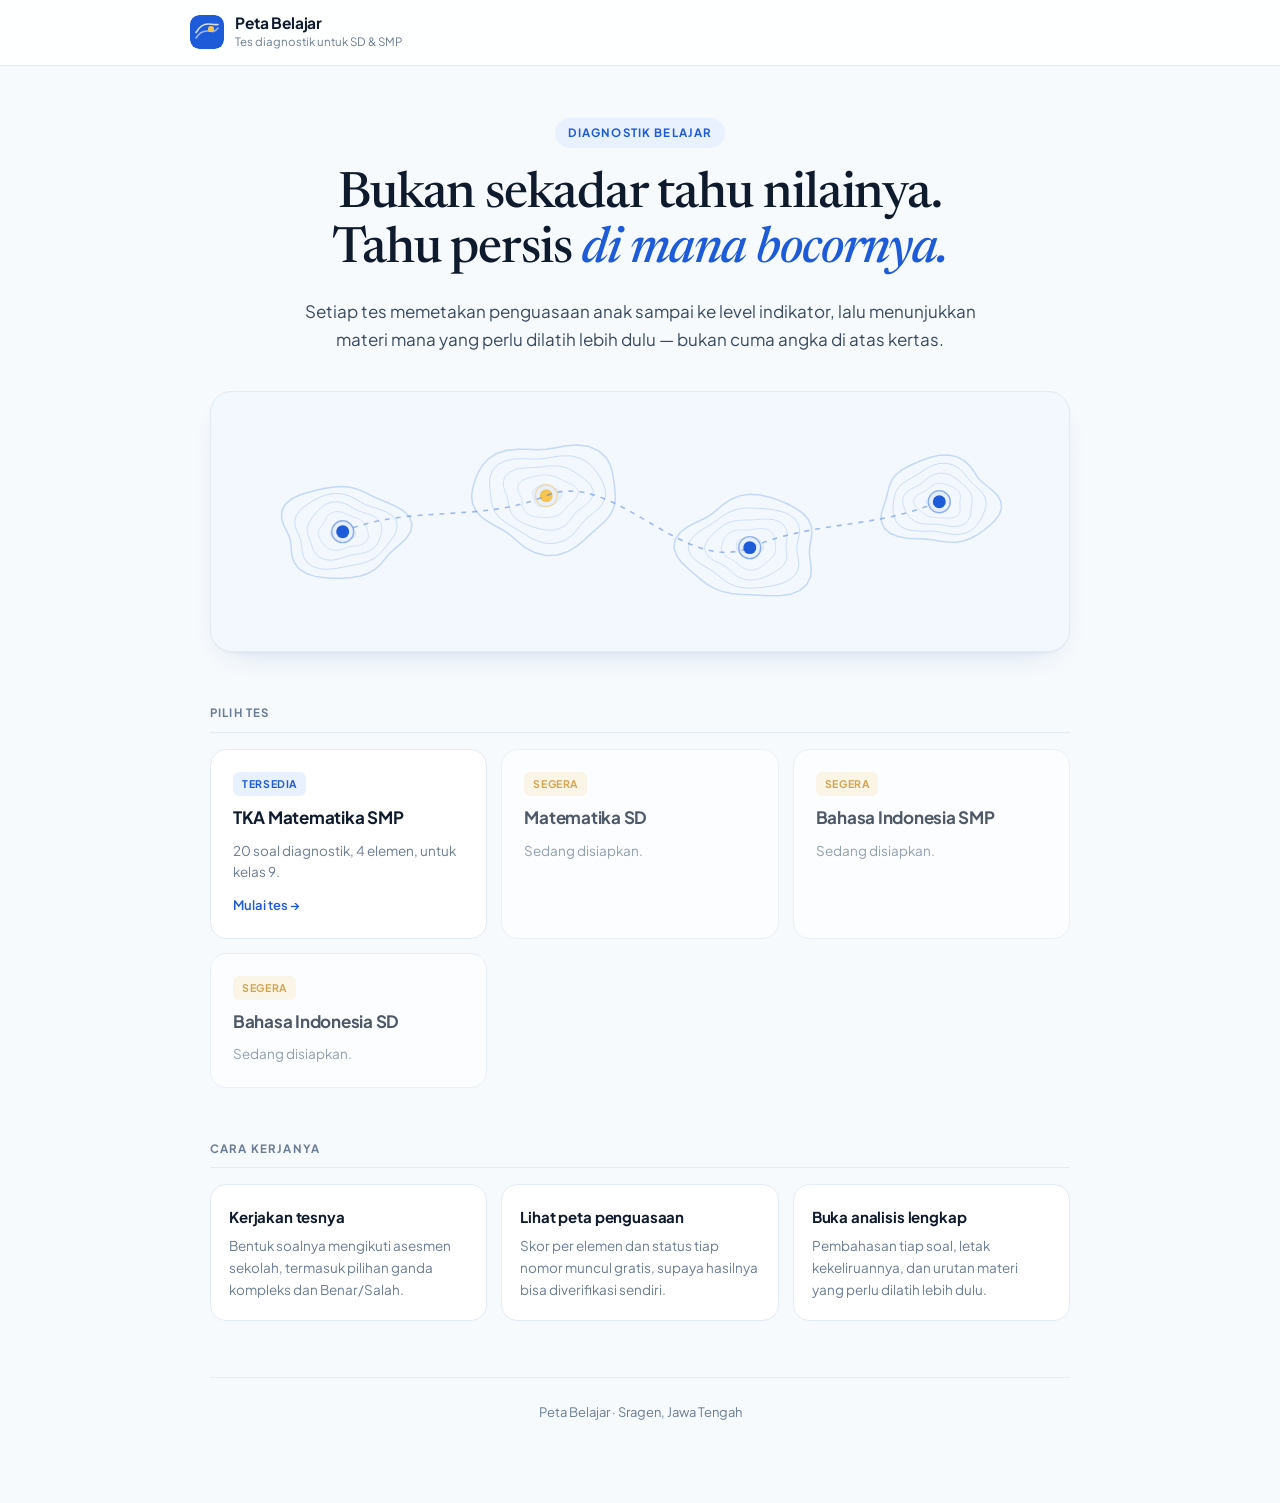
==== index.html @ 5f3178ab "situs awal" ====
<!DOCTYPE html>
<html lang="id">
<head>
<meta charset="utf-8">
<meta name="viewport" content="width=device-width, initial-scale=1">
<title>Peta Belajar — Tes Diagnostik untuk SD & SMP</title>
<meta name="description" content="Tes diagnostik yang memetakan penguasaan anak sampai ke level indikator, lengkap dengan urutan materi yang perlu dilatih lebih dulu.">
<meta property="og:type" content="website">
<meta property="og:title" content="Peta Belajar — Tes Diagnostik untuk SD & SMP">
<meta property="og:description" content="Bukan sekadar tahu nilainya. Tahu persis di mana bocornya.">
<meta property="og:image" content="https://petabelajar.my.id/og.png">
<meta property="og:url" content="https://petabelajar.my.id">
<meta name="twitter:card" content="summary_large_image">
<link rel="icon" href="data:image/svg+xml,%3Csvg xmlns='http://www.w3.org/2000/svg' viewBox='0 0 34 34'%3E%3Crect width='34' height='34' rx='9' fill='%231E5BD8'/%3E%3Cpath d='M6 17.5c3.5-6 7-8.5 12-8.5 3.5 0 5 1 10 .5' stroke='%23fff' stroke-width='1.8' fill='none' stroke-linecap='round'/%3E%3Ccircle cx='21' cy='14' r='3.1' fill='%23F5C451'/%3E%3C/svg%3E">
<link rel="preconnect" href="https://fonts.googleapis.com">
<link rel="preconnect" href="https://fonts.gstatic.com" crossorigin>
<link href="https://fonts.googleapis.com/css2?family=Newsreader:ital,opsz,wght@0,6..72,400;0,6..72,500;0,6..72,600;1,6..72,400&family=Plus+Jakarta+Sans:wght@400;500;600;700;800&display=swap" rel="stylesheet">

<link rel="stylesheet" href="/gaya.css">
</head>
<body>

<!-- ══════════ MODE PRODUK ══════════ -->
<div id="bingkaiProduk"></div>
<div id="memuat" hidden>
  <div class="putar" aria-hidden="true"></div>
  <p id="memuatTeks">Memuat…</p>
  <p class="darurat" id="darurat" hidden></p>
</div>

<!-- ══════════ MODE BERANDA ══════════ -->
<div id="beranda">
  <header class="atas">
    <div class="dalam">
      <svg viewBox="0 0 34 34" aria-hidden="true">
        <rect width="34" height="34" rx="9" fill="#1E5BD8"/>
        <path d="M6 23c3-5 6-7 11-7s7 2 11-3" stroke="#fff" stroke-width="1.6" fill="none" stroke-linecap="round" opacity=".55"/>
        <path d="M6 17.5c3.5-6 7-8.5 12-8.5 3.5 0 5 1 10 .5" stroke="#fff" stroke-width="1.6" fill="none" stroke-linecap="round" opacity=".8"/>
        <circle cx="21" cy="14" r="3.1" fill="#F5C451"/>
      </svg>
      <span><b>Peta Belajar</b><i>Tes diagnostik untuk SD &amp; SMP</i></span>
    </div>
  </header>

  <div class="bingkai">
    <section class="hero">
      <span class="kop">Diagnostik Belajar</span>
      <h1>Bukan sekadar tahu nilainya. Tahu persis <em>di mana bocornya.</em></h1>
      <p class="lead">Setiap tes memetakan penguasaan anak sampai ke level indikator, lalu menunjukkan materi mana yang perlu dilatih lebih dulu — bukan cuma angka di atas kertas.</p>
      <div class="peta-hias">
        <svg id="kontur" viewBox="0 0 860 260" role="img" aria-label="Ilustrasi peta penguasaan"></svg>
      </div>
    </section>

    <h2 class="judul-bagian">Pilih tes</h2>
    <div class="daftar" id="daftarProduk"></div>

    <h2 class="judul-bagian">Cara kerjanya</h2>
    <div class="tiga-poin">
      <div class="poin"><h3>Kerjakan tesnya</h3><p>Bentuk soalnya mengikuti asesmen sekolah, termasuk pilihan ganda kompleks dan Benar/Salah.</p></div>
      <div class="poin"><h3>Lihat peta penguasaan</h3><p>Skor per elemen dan status tiap nomor muncul gratis, supaya hasilnya bisa diverifikasi sendiri.</p></div>
      <div class="poin"><h3>Buka analisis lengkap</h3><p>Pembahasan tiap soal, letak kekeliruannya, dan urutan materi yang perlu dilatih lebih dulu.</p></div>
    </div>

    <p class="kaki">Peta Belajar &middot; Sragen, Jawa Tengah</p>
  </div>
</div>

<script src="/app.js"></script>
</body>
</html>
---- gaya.css ----
:root {
    color-scheme: light;
    --dasar:#F6FAFD; --kartu:#FFFFFF; --tinta:#0F1B2D; --tinta-2:#3A4A60;
    --redup:#6B7C93; --garis:#E3EBF3; --garis-2:#C9D7E6;
    --biru:#1E5BD8; --biru-tua:#12357F; --biru-muda:#EAF1FE; --biru-kabut:#F3F7FE;
    --emas:#C98410; --emas-muda:#FDF4E0;
    --r:16px; --r-besar:22px;
    --naik:0 1px 2px rgba(15,27,45,.04), 0 12px 32px -20px rgba(18,53,127,.28);
  }
  * { box-sizing:border-box; }
  html, body { height:100%; }
  body {
    margin:0; background:var(--dasar); color:var(--tinta);
    font-family:"Plus Jakarta Sans", system-ui, -apple-system, sans-serif;
    font-size:15.5px; line-height:1.6; -webkit-font-smoothing:antialiased;
  }
  h1,h2,h3 { margin:0; text-wrap:balance; }
  p { margin:0; }
  a { color:inherit; }
  :focus-visible { outline:2.5px solid var(--biru); outline-offset:3px; border-radius:6px; }
  @media (prefers-reduced-motion: reduce) { * { transition:none !important; animation:none !important; } }

  /* ─── mode produk: bingkai penuh ─── */
  #bingkaiProduk { display:none; position:fixed; inset:0; background:var(--dasar); }
  #bingkaiProduk iframe { width:100%; height:100%; border:0; display:block; }
  #memuat {
    position:fixed; inset:0; display:grid; place-content:center; justify-items:center;
    gap:16px; background:var(--dasar); z-index:2; text-align:center; padding:24px;
  }
  #memuat.pergi, #memuat[hidden] { display:none !important; }
  .putar {
    width:34px; height:34px; border-radius:50%;
    border:3px solid var(--biru-muda); border-top-color:var(--biru);
    animation:putar .8s linear infinite;
  }
  @keyframes putar { to { transform:rotate(360deg); } }
  #memuat p { font-size:14px; color:var(--redup); }
  #memuat .darurat { font-size:13px; color:var(--redup); margin-top:4px; }
  #memuat .darurat a { color:var(--biru); font-weight:600; }

  /* ─── mode beranda ─── */
  #beranda { display:none; }
  .bingkai { max-width:900px; margin:0 auto; padding-left:20px; padding-right:20px; padding-block:0 80px; }

  .atas {
    background:rgba(255,255,255,.88); backdrop-filter:blur(12px);
    border-bottom:1px solid var(--garis); padding:14px 22px;
  }
  .atas .dalam { max-width:900px; margin:0 auto; display:flex; align-items:center; gap:11px; }
  .atas svg { width:34px; height:34px; flex:none; border-radius:9px; }
  .atas b { font-size:15.5px; font-weight:700; letter-spacing:-.01em; line-height:1.2; display:block; }
  .atas i { font-size:11.5px; color:var(--redup); font-style:normal; display:block; }

  .hero { padding-top:52px; text-align:center; }
  .kop {
    display:inline-flex; align-items:center; gap:8px; font-size:11.5px; font-weight:700;
    letter-spacing:.1em; text-transform:uppercase; color:var(--biru);
    background:var(--biru-muda); padding:6px 13px; border-radius:999px;
  }
  .hero h1 {
    font-family:Newsreader, Georgia, serif; font-weight:500;
    font-size:clamp(32px, 6vw, 50px); line-height:1.1; letter-spacing:-.022em; margin-top:20px;
  }
  .hero h1 em { font-style:italic; color:var(--biru); }
  .hero .lead { margin:20px auto 0; font-size:17px; color:var(--tinta-2); max-width:56ch; }
  @media (max-width:560px){ .hero { padding-top:32px; } .hero .lead { font-size:15.5px; } }

  .peta-hias {
    margin-top:38px; border-radius:var(--r-besar); overflow:hidden;
    border:1px solid var(--garis); background:var(--biru-kabut); box-shadow:var(--naik);
  }
  .peta-hias svg { display:block; width:100%; height:auto; }

  .judul-bagian {
    font-size:11.5px; font-weight:700; letter-spacing:.1em; text-transform:uppercase;
    color:var(--redup); margin:52px 0 16px; padding-bottom:9px; border-bottom:1px solid var(--garis);
  }

  .daftar { display:grid; grid-template-columns:repeat(auto-fit, minmax(250px,1fr)); gap:14px; }
  .produk {
    display:flex; flex-direction:column; gap:8px; text-decoration:none;
    background:var(--kartu); border:1px solid var(--garis); border-radius:var(--r);
    padding:22px; transition:border-color .15s, box-shadow .15s, transform .15s;
  }
  a.produk:hover { border-color:var(--biru); box-shadow:var(--naik); transform:translateY(-2px); }
  .produk .tanda {
    align-self:flex-start; font-size:10.5px; font-weight:700; letter-spacing:.06em;
    text-transform:uppercase; padding:4px 9px; border-radius:6px;
  }
  .tanda-aktif { background:var(--biru-muda); color:var(--biru); }
  .tanda-segera { background:var(--emas-muda); color:var(--emas); }
  .produk h3 { font-size:17px; font-weight:700; letter-spacing:-.015em; }
  .produk p { font-size:13.5px; color:var(--redup); }
  .produk .tuju { font-size:13px; font-weight:600; color:var(--biru); margin-top:4px; }
  .produk.mati { opacity:.72; }

  .tiga-poin { display:grid; grid-template-columns:repeat(3,1fr); gap:14px; }
  @media (max-width:640px){ .tiga-poin { grid-template-columns:1fr; } }
  .poin { background:var(--kartu); border:1px solid var(--garis); border-radius:var(--r); padding:20px 18px; }
  .poin h3 { font-size:15px; font-weight:700; letter-spacing:-.01em; margin-bottom:6px; }
  .poin p { font-size:13.5px; color:var(--redup); }

  .kaki { margin-top:56px; padding-top:24px; border-top:1px solid var(--garis);
          font-size:13px; color:var(--redup); text-align:center; }
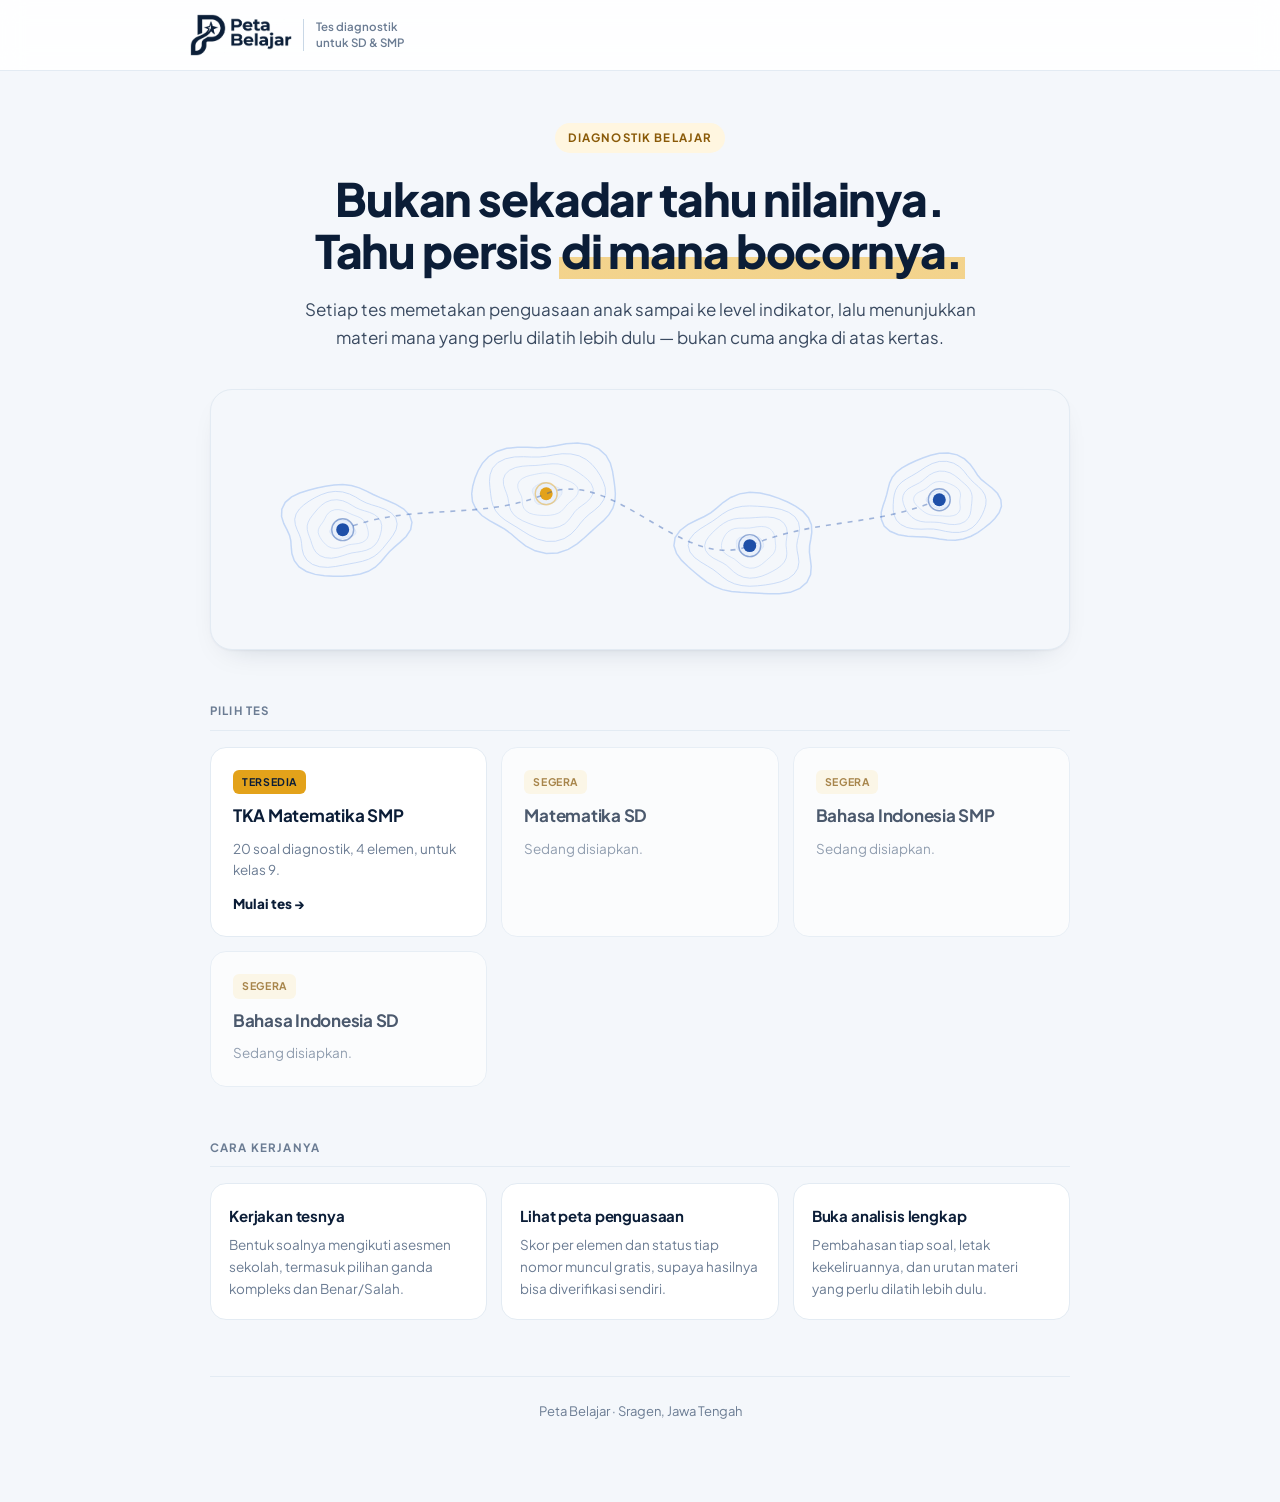
==== commit a94131fc: "Add files via upload" ====
--- a/index.html
+++ b/index.html
@@ -11,12 +11,13 @@
 <meta property="og:image" content="https://petabelajar.my.id/og.png">
 <meta property="og:url" content="https://petabelajar.my.id">
 <meta name="twitter:card" content="summary_large_image">
-<link rel="icon" href="data:image/svg+xml,%3Csvg xmlns='http://www.w3.org/2000/svg' viewBox='0 0 34 34'%3E%3Crect width='34' height='34' rx='9' fill='%231E5BD8'/%3E%3Cpath d='M6 17.5c3.5-6 7-8.5 12-8.5 3.5 0 5 1 10 .5' stroke='%23fff' stroke-width='1.8' fill='none' stroke-linecap='round'/%3E%3Ccircle cx='21' cy='14' r='3.1' fill='%23F5C451'/%3E%3C/svg%3E">
+<link rel="icon" type="image/png" href="/favicon.png">
+<link rel="apple-touch-icon" href="/apple-touch-icon.png">
 <link rel="preconnect" href="https://fonts.googleapis.com">
 <link rel="preconnect" href="https://fonts.gstatic.com" crossorigin>
-<link href="https://fonts.googleapis.com/css2?family=Newsreader:ital,opsz,wght@0,6..72,400;0,6..72,500;0,6..72,600;1,6..72,400&family=Plus+Jakarta+Sans:wght@400;500;600;700;800&display=swap" rel="stylesheet">
+<link href="https://fonts.googleapis.com/css2?family=Plus+Jakarta+Sans:wght@400;500;600;700;800&display=swap" rel="stylesheet">
 
-<link rel="stylesheet" href="/gaya.css">
+<link rel="stylesheet" href="gaya.css">
 </head>
 <body>
 
@@ -32,13 +33,8 @@
 <div id="beranda">
   <header class="atas">
     <div class="dalam">
-      <svg viewBox="0 0 34 34" aria-hidden="true">
-        <rect width="34" height="34" rx="9" fill="#1E5BD8"/>
-        <path d="M6 23c3-5 6-7 11-7s7 2 11-3" stroke="#fff" stroke-width="1.6" fill="none" stroke-linecap="round" opacity=".55"/>
-        <path d="M6 17.5c3.5-6 7-8.5 12-8.5 3.5 0 5 1 10 .5" stroke="#fff" stroke-width="1.6" fill="none" stroke-linecap="round" opacity=".8"/>
-        <circle cx="21" cy="14" r="3.1" fill="#F5C451"/>
-      </svg>
-      <span><b>Peta Belajar</b><i>Tes diagnostik untuk SD &amp; SMP</i></span>
+      <img class="logo-pb" src="logo.png" alt="Peta Belajar" width="116" height="48">
+      <span class="sub-merek">Tes diagnostik<br>untuk SD &amp; SMP</span>
     </div>
   </header>
 
@@ -66,6 +62,6 @@
   </div>
 </div>
 
-<script src="/app.js"></script>
+<script src="app.js"></script>
 </body>
 </html>
--- a/gaya.css
+++ b/gaya.css
@@ -1,11 +1,11 @@
 :root {
     color-scheme: light;
-    --dasar:#F6FAFD; --kartu:#FFFFFF; --tinta:#0F1B2D; --tinta-2:#3A4A60;
+    --dasar:#F4F7FB; --kartu:#FFFFFF; --tinta:#0B1D37; --tinta-2:#3A4A60;
     --redup:#6B7C93; --garis:#E3EBF3; --garis-2:#C9D7E6;
-    --biru:#1E5BD8; --biru-tua:#12357F; --biru-muda:#EAF1FE; --biru-kabut:#F3F7FE;
-    --emas:#C98410; --emas-muda:#FDF4E0;
+    --biru:#1E4FA8; --biru-tua:#0B1D37; --biru-muda:#E8EEF8; --biru-kabut:#F4F7FB;
+    --emas:#8A5A08; --emas-muda:#FFF6E0; --emas-cerah:#E3A21A; --navy:#0B1D37;
     --r:16px; --r-besar:22px;
-    --naik:0 1px 2px rgba(15,27,45,.04), 0 12px 32px -20px rgba(18,53,127,.28);
+    --naik:0 1px 2px rgba(15,27,45,.04), 0 12px 32px -20px rgba(11,29,55,.26);
   }
   * { box-sizing:border-box; }
   html, body { height:100%; }
@@ -47,21 +47,23 @@
     border-bottom:1px solid var(--garis); padding:14px 22px;
   }
   .atas .dalam { max-width:900px; margin:0 auto; display:flex; align-items:center; gap:11px; }
-  .atas svg { width:34px; height:34px; flex:none; border-radius:9px; }
+  .atas .logo-pb { height:42px; width:auto; flex:none; display:block; }
+  .atas .sub-merek { font-size:11.5px; line-height:1.35; color:var(--redup); font-weight:600; padding-left:12px; border-left:1px solid var(--garis-2); }
+  @media (max-width:430px){ .atas .logo-pb { height:38px; } }
   .atas b { font-size:15.5px; font-weight:700; letter-spacing:-.01em; line-height:1.2; display:block; }
   .atas i { font-size:11.5px; color:var(--redup); font-style:normal; display:block; }
 
   .hero { padding-top:52px; text-align:center; }
   .kop {
     display:inline-flex; align-items:center; gap:8px; font-size:11.5px; font-weight:700;
-    letter-spacing:.1em; text-transform:uppercase; color:var(--biru);
-    background:var(--biru-muda); padding:6px 13px; border-radius:999px;
+    letter-spacing:.1em; text-transform:uppercase; color:var(--emas);
+    background:var(--emas-muda); padding:6px 13px; border-radius:999px;
   }
   .hero h1 {
-    font-family:Newsreader, Georgia, serif; font-weight:500;
-    font-size:clamp(32px, 6vw, 50px); line-height:1.1; letter-spacing:-.022em; margin-top:20px;
+    font-family:"Plus Jakarta Sans", system-ui, sans-serif; font-weight:800;
+    font-size:clamp(30px, 5.6vw, 46px); line-height:1.12; letter-spacing:-.025em; margin-top:20px;
   }
-  .hero h1 em { font-style:italic; color:var(--biru); }
+  .hero h1 em { font-style:normal; background:linear-gradient(transparent 62%, rgba(242,182,50,.55) 62%); padding:0 2px; }
   .hero .lead { margin:20px auto 0; font-size:17px; color:var(--tinta-2); max-width:56ch; }
   @media (max-width:560px){ .hero { padding-top:32px; } .hero .lead { font-size:15.5px; } }
 
@@ -82,16 +84,16 @@
     background:var(--kartu); border:1px solid var(--garis); border-radius:var(--r);
     padding:22px; transition:border-color .15s, box-shadow .15s, transform .15s;
   }
-  a.produk:hover { border-color:var(--biru); box-shadow:var(--naik); transform:translateY(-2px); }
+  a.produk:hover { border-color:var(--navy); box-shadow:var(--naik); transform:translateY(-2px); }
   .produk .tanda {
     align-self:flex-start; font-size:10.5px; font-weight:700; letter-spacing:.06em;
     text-transform:uppercase; padding:4px 9px; border-radius:6px;
   }
-  .tanda-aktif { background:var(--biru-muda); color:var(--biru); }
+  .tanda-aktif { background:var(--emas-cerah); color:var(--navy); }
   .tanda-segera { background:var(--emas-muda); color:var(--emas); }
   .produk h3 { font-size:17px; font-weight:700; letter-spacing:-.015em; }
   .produk p { font-size:13.5px; color:var(--redup); }
-  .produk .tuju { font-size:13px; font-weight:600; color:var(--biru); margin-top:4px; }
+  .produk .tuju { font-size:13.5px; font-weight:800; color:var(--navy); margin-top:4px; }
   .produk.mati { opacity:.72; }
 
   .tiga-poin { display:grid; grid-template-columns:repeat(3,1fr); gap:14px; }
